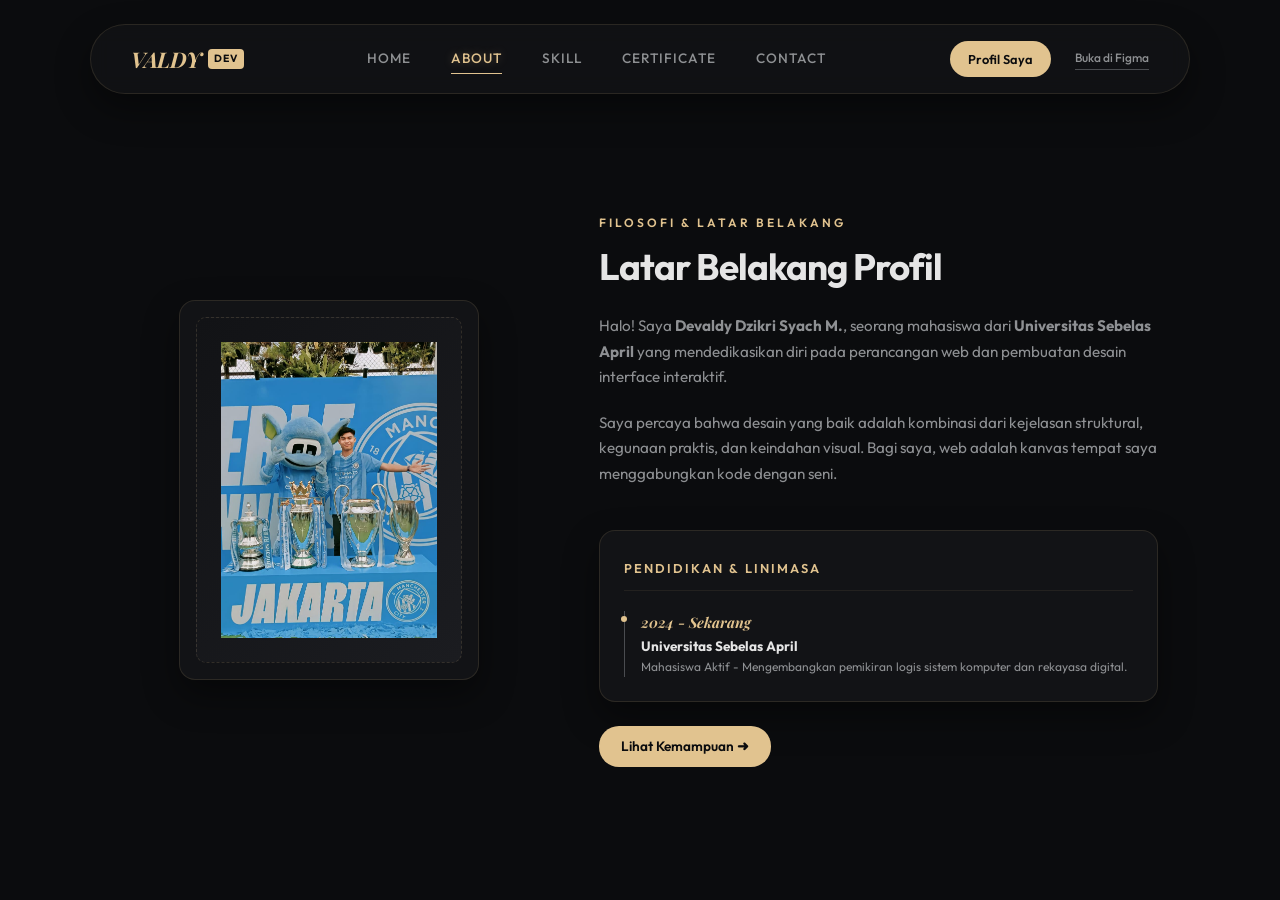
==== portofolio-devaldy/about.html @ f22fe79b "push" ====
<!doctype html>
<html lang="id">
  <head>
    <meta charset="UTF-8" />
    <meta name="viewport" content="width=device-width, initial-scale=1.0" />
    <title>Devaldy Dzikri Syach M. - About Me</title>
    <link rel="stylesheet" href="style.css" />
  </head>
  <body class="website-mode">
    <header class="mock-header">
      <a
        href="index.html"
        class="mock-logo prototype-hotspot"
        id="s2-logo"
        data-target="screen-home"
        >VALDY<span>DEV</span></a
      >
      <button class="mobile-nav-toggle" aria-label="Toggle Menu">
        <span></span>
        <span></span>
        <span></span>
      </button>
      <nav class="mock-nav">
        <a
          href="index.html"
          class="mock-nav-item prototype-hotspot"
          id="s2-nav-home"
          data-target="screen-home"
          >Home</a
        >
        <a
          href="about.html"
          class="mock-nav-item active prototype-hotspot"
          id="s2-nav-about"
          data-target="screen-about"
          >About</a
        >
        <a
          href="skills.html"
          class="mock-nav-item prototype-hotspot"
          id="s2-nav-skills"
          data-target="screen-skills"
          >Skill</a
        >
        <a
          href="projects.html"
          class="mock-nav-item prototype-hotspot"
          id="s2-nav-projects"
          data-target="screen-projects"
          >Certificate</a
        >
        <a
          href="contact.html"
          class="mock-nav-item prototype-hotspot"
          id="s2-nav-contact"
          data-target="screen-contact"
          >Contact</a
        >
      </nav>
      <div class="header-actions-group">
        <a
          href="about.html"
          class="mock-btn-cv prototype-hotspot"
          id="s2-btn-cv"
          data-target="screen-about"
          >Profil Saya</a
        >
        <a href="canvas.html" class="mock-btn-figma">Buka di Figma</a>
      </div>
    </header>

    <div class="website-container" id="workspace-website">
      <main class="mock-main">
        <div class="about-section">
          <!-- Portrait Placeholder Left -->
          <div class="about-left">
            <div class="portrait-wrapper">
              <div class="portrait-placeholder">
                <img src="assets/city.jpeg" alt="city" />
              </div>
            </div>
          </div>

          <!-- Bio Info Right -->
          <div class="about-right">
            <div class="section-badge">FILOSOFI &amp; LATAR BELAKANG</div>
            <h2 class="section-title">Latar Belakang Profil</h2>
            <p class="about-desc">
              Halo! Saya <strong>Devaldy Dzikri Syach M.</strong>, seorang
              mahasiswa dari <strong>Universitas Sebelas April</strong> yang
              mendedikasikan diri pada perancangan web dan pembuatan desain
              interface interaktif.
            </p>
            <p class="about-desc">
              Saya percaya bahwa desain yang baik adalah kombinasi dari
              kejelasan struktural, kegunaan praktis, dan keindahan visual. Bagi
              saya, web adalah kanvas tempat saya menggabungkan kode dengan
              seni.
            </p>

            <div class="robotic-terminal">
              <div class="terminal-header">
                <span class="terminal-title">PENDIDIKAN &amp; LINIMASA</span>
              </div>
              <div class="timeline-list">
                <div class="timeline-item">
                  <div class="timeline-date">2024 - Sekarang</div>
                  <div class="timeline-title-text">
                    Universitas Sebelas April
                  </div>
                  <div class="timeline-desc">
                    Mahasiswa Aktif - Mengembangkan pemikiran logis sistem
                    komputer dan rekayasa digital.
                  </div>
                </div>
              </div>
            </div>

            <div class="about-cta-container">
              <a
                href="skills.html"
                class="about-btn-next prototype-hotspot"
                id="s2-btn-skills"
                data-target="screen-skills"
                >Lihat Kemampuan ➜</a
              >
            </div>
          </div>
        </div>
      </main>
    </div>

    <script src="script.js"></script>
  </body>
</html>
---- portofolio-devaldy/style.css ----
/* ==========================================================================
   RESET & SYSTEM VARIABLE DEFINITIONS
   ========================================================================== */
@import url("https://fonts.googleapis.com/css2?family=Playfair+Display:ital,wght@0,400;0,700;1,400&family=Outfit:wght@300;400;500;600;700&family=Syne:wght@700;800&display=swap");

:root {
  /* Luxury Dark Palette */
  --bg-dark: #0b0c0e; /* Deep Velvet Charcoal */
  --bg-panel: #121316; /* Dark Slate Slate */
  --text-primary: #e5e5e5; /* Premium Platinum Silver */
  --text-secondary: #8e9093; /* Soft Muted Gray */
  --text-muted: #4a4c50; /* Dark Boundary Gray */

  /* Metallic Accent */
  --accent-gold: #e1c38f; /* Champagne Gold */
  --accent-gold-muted: rgba(225, 195, 143, 0.15);

  /* Typography */
  --font-family: "Outfit", sans-serif;
  --font-serif: "Playfair Display", serif;
  --font-heading: "Syne", sans-serif;

  /* Glassmorphism & Shadow Tokens */
  --glass-bg: rgba(18, 19, 22, 0.85);
  --glass-border: rgba(225, 195, 143, 0.12);
  --glass-shadow: 0 15px 35px rgba(0, 0, 0, 0.4);

  /* Figma Canvas Styles */
  --figma-bg: #121315; /* Luxury Dark Workspace */
  --figma-border: #242528;
  --wire-color: #0c8ce9; /* Figma Blue */
  --wire-hover-color: #ff2d55;
}

* {
  box-sizing: border-box;
  margin: 0;
  padding: 0;
}

body {
  font-family: var(--font-family);
  background: var(--bg-dark);
  color: var(--text-primary);
  line-height: 1.6;
  overflow-x: hidden;
}

a {
  color: inherit;
  text-decoration: none;
}

/* Custom Minimalist Scrollbar */
::-webkit-scrollbar {
  width: 6px;
}
::-webkit-scrollbar-track {
  background: var(--bg-dark);
}
::-webkit-scrollbar-thumb {
  background: #202226;
  border-radius: 3px;
}
::-webkit-scrollbar-thumb:hover {
  background: var(--accent-gold);
}

/* ==========================================================================
   WEBSITE VIEW - WRAPPERS & CONTAINER
   ========================================================================== */
.website-mode {
  min-height: 100vh;
  display: flex;
  flex-direction: column;
}

.website-container {
  width: 100%;
  max-width: 1100px;
  margin: 0 auto;
  padding: 8rem 2rem 3rem 2rem; /* Clear top header space */
  flex-grow: 1;
  display: flex;
  flex-direction: column;
  justify-content: center;
}

/* ==========================================================================
   TOP-FLOATING LUXURY GLASS BAR NAVIGATION
   ========================================================================== */
.mock-header {
  position: fixed;
  top: 1.5rem;
  left: 50%;
  transform: translateX(-50%);
  width: calc(100% - 3rem);
  max-width: 1100px;
  height: 70px;
  background: var(--glass-bg);
  border: 1px solid var(--glass-border);
  border-radius: 35px;
  padding: 0 2.5rem;
  display: flex;
  justify-content: space-between;
  align-items: center;
  z-index: 100;
  backdrop-filter: blur(10px);
  box-shadow: var(--glass-shadow);
}

.mock-logo {
  font-family: var(--font-serif);
  font-weight: 700;
  font-size: 1.35rem;
  color: var(--accent-gold);
  letter-spacing: -0.5px;
  font-style: italic;
  display: flex;
  align-items: center;
  gap: 4px;
}

.mock-logo span {
  font-family: var(--font-family);
  font-size: 0.65rem;
  background: var(--accent-gold);
  color: #0b0c0e;
  padding: 2px 6px;
  border-radius: 4px;
  font-weight: 700;
  letter-spacing: 1px;
  font-style: normal;
  margin-left: 2px;
}

.mock-nav {
  display: flex;
  gap: 2.5rem;
}

.mock-nav-item {
  font-size: 0.85rem;
  font-weight: 500;
  color: var(--text-secondary);
  transition: all 0.3s ease;
  position: relative;
  text-transform: uppercase;
  letter-spacing: 1px;
}

.mock-nav-item:hover,
.mock-nav-item.active {
  color: var(--accent-gold);
  text-shadow: 0 0 10px rgba(225, 195, 143, 0.3);
}

.mock-nav-item.active::after {
  content: "";
  position: absolute;
  bottom: -4px;
  left: 0;
  width: 100%;
  height: 1px;
  background: var(--accent-gold);
}

.header-actions-group {
  display: flex;
  align-items: center;
  gap: 1.5rem;
}

.mock-btn-cv {
  font-family: var(--font-family);
  font-weight: 600;
  font-size: 0.8rem;
  padding: 8px 18px;
  border-radius: 20px;
  background: var(--accent-gold);
  color: #0b0c0e;
  border: none;
  cursor: pointer;
  transition: all 0.3s ease;
}

.mock-btn-cv:hover {
  background: #ffffff;
  transform: translateY(-1px);
}

.mock-btn-figma {
  font-size: 0.75rem;
  font-weight: 500;
  color: var(--text-secondary);
  border-bottom: 1px solid var(--text-muted);
  transition: all 0.3s;
  padding-bottom: 1px;
}

.mock-btn-figma:hover {
  color: var(--accent-gold);
  border-bottom-color: var(--accent-gold);
}

.mock-main {
  flex-grow: 1;
  display: flex;
  flex-direction: column;
  justify-content: center;
}

/* ==========================================================================
   PAGE 1: HOME SCREEN (LUXURY TYPOGRAPHY & MEDIA PLACEHOLDER)
   ========================================================================== */
.hero-section {
  display: grid;
  grid-template-columns: 1.15fr 0.85fr;
  gap: 4rem;
  align-items: center;
}

.hero-left {
  display: flex;
  flex-direction: column;
}

.hero-tag {
  font-family: var(--font-family);
  font-size: 0.75rem;
  font-weight: 600;
  color: var(--accent-gold);
  letter-spacing: 3px;
  margin-bottom: 1rem;
  text-transform: uppercase;
}

.hero-title {
  font-family: var(--font-family);
  font-size: 3.5rem;
  line-height: 1.1;
  font-weight: 700;
  color: var(--text-primary);
  margin-bottom: 1.2rem;
  letter-spacing: -1.5px;
}

.hero-title span {
  font-family: var(--font-serif);
  font-weight: 400;
  font-style: italic;
  color: var(--accent-gold);
  letter-spacing: 0px;
}

.hero-subtitle {
  font-size: 1.1rem;
  font-weight: 400;
  color: var(--text-secondary);
  margin-bottom: 1.5rem;
  border-left: 2px solid var(--accent-gold);
  padding-left: 1rem;
}

.hero-desc {
  font-size: 0.95rem;
  color: var(--text-secondary);
  margin-bottom: 2.5rem;
  max-width: 500px;
  line-height: 1.7;
}

.hero-actions {
  display: flex;
  gap: 1.5rem;
}

.hero-btn-primary {
  padding: 12px 28px;
  border-radius: 30px;
  font-weight: 600;
  font-size: 0.85rem;
  background: var(--accent-gold);
  color: #0b0c0e;
  transition: all 0.3s ease;
  box-shadow: 0 4px 15px rgba(225, 195, 143, 0.15);
}

.hero-btn-primary:hover {
  transform: translateY(-2px);
  background: #ffffff;
}

.hero-btn-secondary {
  padding: 12px 28px;
  border-radius: 30px;
  font-weight: 600;
  font-size: 0.85rem;
  background: transparent;
  color: var(--accent-gold);
  border: 1px solid var(--accent-gold);
  transition: all 0.3s ease;
}

.hero-btn-secondary:hover {
  background: rgba(225, 195, 143, 0.05);
}

/* Luxury portrait placeholder */
.hero-right {
  display: flex;
  justify-content: center;
}

.avatar-glow {
  position: relative;
}

.avatar-frame {
  width: 270px;
  height: 270px;
  border-radius: 50%;
  background: var(--bg-panel);
  border: 1px solid var(--glass-border);
  padding: 1.5rem;
  display: flex;
  align-items: center;
  justify-content: center;
  box-shadow: var(--glass-shadow);
}

.avatar-placeholder {
  width: 100%;
  height: 100%;
  border-radius: 50%;
  background: var(--accent-gold);
  border: 1px dashed rgba(225, 195, 143, 0.15);
  display: flex;
  flex-direction: column;
  align-items: center;
  justify-content: center;
  position: relative;
  overflow: hidden;
  color: var(--text-secondary);
}

.avatar-placeholder img {
  width: 100%;
  height: 100%;
  object-fit: cover;
  position: absolute;
  top: 0;
  left: 0;
}

.avatar-initials {
  font-family: var(--font-serif);
  font-size: 4rem;
  font-weight: 400;
  font-style: italic;
  color: var(--accent-gold);
}

.avatar-placeholder p {
  font-size: 0.6rem;
  font-weight: 600;
  letter-spacing: 2px;
  margin-top: 6px;
  color: var(--text-muted);
}

/* ==========================================================================
   PAGE 2: ABOUT ME SCREEN (LUXURY SPLIT SCREEN)
   ========================================================================== */
.about-section {
  display: grid;
  grid-template-columns: 0.85fr 1.15fr;
  gap: 4rem;
  align-items: center;
}

.about-left {
  display: flex;
  justify-content: center;
}

.portrait-wrapper {
  width: 100%;
  max-width: 300px;
  height: 380px;
  border-radius: 16px;
  background: var(--bg-panel);
  border: 1px solid var(--glass-border);
  padding: 1rem;
  box-shadow: var(--glass-shadow);
}

.portrait-placeholder {
  width: 100%;
  height: 100%;
  border-radius: 10px;
  background: linear-gradient(135deg, #121316 0%, #1b1c20 100%);
  border: 1px dashed rgba(225, 195, 143, 0.15);
  display: flex;
  flex-direction: column;
  align-items: center;
  justify-content: center;
  color: var(--text-muted);
  text-align: center;
  padding: 1.5rem;
}

.portrait-placeholder span {
  font-family: var(--font-serif);
  font-size: 3rem;
  font-style: italic;
  color: var(--accent-gold);
  margin-bottom: 0.5rem;
}

.portrait-placeholder p {
  font-size: 0.7rem;
  letter-spacing: 1.5px;
  font-weight: 600;
}

.about-right {
  display: flex;
  flex-direction: column;
}

.section-badge {
  font-size: 0.75rem;
  font-weight: 600;
  color: var(--accent-gold);
  letter-spacing: 3px;
  text-transform: uppercase;
  margin-bottom: 0.8rem;
}

.section-title {
  font-family: var(--font-family);
  font-size: 2.3rem;
  font-weight: 700;
  line-height: 1.2;
  color: var(--text-primary);
  margin-bottom: 1.5rem;
  letter-spacing: -1px;
}

.about-desc {
  font-size: 0.95rem;
  color: var(--text-secondary);
  margin-bottom: 1.2rem;
  line-height: 1.7;
}

.about-cta-container {
  margin-top: 1.5rem;
}

.about-btn-next {
  display: inline-flex;
  align-items: center;
  gap: 8px;
  padding: 10px 22px;
  background: var(--accent-gold);
  color: #0b0c0e;
  border-radius: 20px;
  font-weight: 600;
  font-size: 0.85rem;
  transition: all 0.3s;
}

.about-btn-next:hover {
  transform: translateX(4px);
  background: #ffffff;
}

/* Chronological Timeline Box */
.robotic-terminal {
  background: var(--bg-panel);
  border: 1px solid var(--glass-border);
  border-radius: 16px;
  padding: 1.5rem;
  box-shadow: var(--glass-shadow);
  margin-top: 1.5rem;
}

.terminal-header {
  border-bottom: 1px solid rgba(225, 195, 143, 0.08);
  padding-bottom: 0.6rem;
  margin-bottom: 1.2rem;
}

.terminal-title {
  font-size: 0.8rem;
  text-transform: uppercase;
  letter-spacing: 2px;
  color: var(--accent-gold);
  font-weight: 600;
}

.timeline-list {
  display: flex;
  flex-direction: column;
  gap: 1.2rem;
}

.timeline-item {
  display: flex;
  flex-direction: column;
  border-left: 1.5px solid var(--text-muted);
  padding-left: 1rem;
  position: relative;
}

.timeline-item::after {
  content: "";
  position: absolute;
  left: -4px;
  top: 5px;
  width: 6px;
  height: 6px;
  border-radius: 50%;
  background: var(--accent-gold);
}

.timeline-date {
  font-family: var(--font-serif);
  font-size: 0.9rem;
  font-style: italic;
  color: var(--accent-gold);
  font-weight: 700;
  margin-bottom: 2px;
}

.timeline-title-text {
  font-size: 0.85rem;
  font-weight: 700;
  color: var(--text-primary);
}

.timeline-desc {
  font-size: 0.75rem;
  color: var(--text-secondary);
}

.portrait-placeholder {
  overflow: hidden;
  position: relative;
}

.portrait-placeholder img {
  width: 100%;
  height: 100%;
  object-fit: cover;
  object-position: center;
  display: block;
}

/* ==========================================================================
   PAGE 3: SKILLS SCREEN (LUXURY THREE COLUMN LIST)
   ========================================================================== */
.skills-layout {
  display: grid;
  grid-template-columns: 1fr 1fr 1fr;
  gap: 2rem;
  margin-bottom: 2.5rem;
}

.skills-card {
  background: var(--bg-panel);
  border: 1px solid var(--glass-border);
  border-radius: 16px;
  padding: 2rem 1.8rem;
  box-shadow: var(--glass-shadow);
}

.skills-card h3 {
  font-family: var(--font-family);
  font-size: 1.1rem;
  font-weight: 700;
  margin-bottom: 1.5rem;
  color: var(--accent-gold);
  text-transform: uppercase;
  letter-spacing: 1.5px;
  border-bottom: 1px solid rgba(225, 195, 143, 0.08);
  padding-bottom: 0.6rem;
}

.skill-bullet-list {
  list-style: none;
}

.skill-bullet-item {
  position: relative;
  padding-left: 1.2rem;
  margin-bottom: 1rem;
  font-size: 0.85rem;
}

.skill-bullet-item::before {
  content: "■";
  position: absolute;
  left: 0;
  color: var(--accent-gold);
  font-size: 0.5rem;
  top: 3px;
}

.skill-label-text {
  font-weight: 600;
  color: var(--text-primary);
  display: block;
}

.skill-sub-text {
  font-size: 0.75rem;
  color: var(--text-secondary);
  display: block;
  margin-top: 1px;
}

.skills-footer {
  display: flex;
  justify-content: flex-end;
}

/* ==========================================================================
   PAGE 4: PROJECTS SCREEN (IMAGE CONTAINER GRID)
   ========================================================================== */
.projects-container {
  display: flex;
  flex-direction: column;
}

.projects-intro {
  margin-bottom: 2rem;
}

.projects-grid-2x2 {
  display: grid;
  grid-template-columns: 1fr 1fr;
  gap: 2rem;
}

.project-card-compact {
  background: var(--bg-panel);
  border: 1px solid var(--glass-border);
  border-radius: 16px;
  overflow: hidden;
  display: flex;
  flex-direction: column;
  transition: all 0.3s ease;
  box-shadow: var(--glass-shadow);
  padding: 1.2rem;
}

.project-card-compact:hover {
  transform: translateY(-4px);
  border-color: var(--accent-gold);
  box-shadow: 0 12px 30px rgba(0, 0, 0, 0.6);
}

/* Premium Image Placeholder Wrapper */
.project-image-wrapper {
  position: relative;
  width: 100%;
  height: 320px;
  border-radius: 10px;
  overflow: hidden;
  background: #191b1f;
  border: 1px solid rgba(225, 195, 143, 0.08);
  margin-bottom: 1.2rem;
}

.project-image-wrapper img {
  width: 100%;
  height: 100%;
  object-fit: cover;
  opacity: 0.85;
  transition: transform 0.5s ease;
  z-index: 2;
  position: relative;
}

.project-card-compact:hover .project-image-wrapper img {
  transform: scale(1.04);
}

/* Backing layout when image is not present */
.project-image-wrapper::before {
  content: "PLACEHOLDER GAMBAR PROYEK";
  position: absolute;
  top: 0;
  left: 0;
  right: 0;
  bottom: 0;
  display: flex;
  align-items: center;
  justify-content: center;
  font-size: 0.7rem;
  font-weight: 700;
  letter-spacing: 2px;
  color: rgba(225, 195, 143, 0.3);
  background: linear-gradient(135deg, #121316 0%, #1b1c20 100%);
  z-index: 1;
  text-align: center;
  padding: 1rem;
}

.proj-number {
  font-family: var(--font-serif);
  font-size: 1.8rem;
  font-weight: 700;
  font-style: italic;
  color: var(--accent-gold);
  line-height: 1;
  margin-bottom: 0.5rem;
}

.proj-meta h4 {
  font-family: var(--font-family);
  font-size: 1.05rem;
  font-weight: 700;
  color: var(--text-primary);
  margin-bottom: 0.2rem;
}

.proj-role-tag {
  font-size: 0.7rem;
  font-weight: 600;
  color: var(--accent-gold);
  text-transform: uppercase;
  letter-spacing: 1px;
  margin-bottom: 0.6rem;
  display: block;
}

.proj-meta p {
  font-size: 0.8rem;
  color: var(--text-secondary);
  line-height: 1.5;
  margin-bottom: 1rem;
}

.click-details {
  font-size: 0.75rem;
  font-weight: 700;
  color: var(--accent-gold);
  display: inline-flex;
  align-items: center;
  gap: 4px;
}

/* ==========================================================================
   PAGE 5: CONTACT SCREEN (LUXE DARK INQUIRY BOX)
   ========================================================================== */
.contact-section-inner {
  display: grid;
  grid-template-columns: 1.1fr 0.9fr;
  gap: 4rem;
  align-items: center;
}

.contact-left {
  display: flex;
  flex-direction: column;
}

.contact-form-sim {
  display: flex;
  flex-direction: column;
  gap: 1.2rem;
  margin-top: 1rem;
}

.contact-input,
.contact-textarea {
  background: rgba(255, 255, 255, 0.02);
  border: 1px solid rgba(225, 195, 143, 0.15);
  border-radius: 8px;
  padding: 12px 16px;
  color: white;
  font-family: var(--font-family);
  font-size: 0.85rem;
  transition: all 0.3s;
}

.contact-input:focus,
.contact-textarea:focus {
  outline: none;
  border-color: var(--accent-gold);
  box-shadow: 0 0 10px rgba(225, 195, 143, 0.1);
  background: rgba(255, 255, 255, 0.04);
}

.contact-btn-submit {
  align-self: flex-start;
  padding: 12px 30px;
  border-radius: 30px;
  font-weight: 600;
  font-size: 0.85rem;
  background: var(--accent-gold);
  color: #0b0c0e;
  cursor: pointer;
  transition: all 0.3s;
  border: none;
}

.contact-btn-submit:hover {
  background: #ffffff;
  transform: translateY(-1px);
}

.contact-right {
  background: var(--bg-panel);
  border: 1px solid var(--glass-border);
  border-radius: 16px;
  padding: 2.5rem;
  box-shadow: var(--glass-shadow);
  display: flex;
  flex-direction: column;
  gap: 1.2rem;
}

.contact-right h3 {
  font-family: var(--font-family);
  font-size: 1.2rem;
  font-weight: 700;
  color: var(--accent-gold);
}

.contact-right p {
  font-size: 0.85rem;
  color: var(--text-secondary);
  line-height: 1.6;
}

.direct-links-grid {
  display: flex;
  flex-direction: column;
  gap: 0.8rem;
}

.contact-social-btn {
  display: flex;
  align-items: center;
  justify-content: center;
  padding: 10px;
  border-radius: 8px;
  font-weight: 600;
  font-size: 0.8rem;
  transition: all 0.3s;
}

.contact-social-btn.email-btn {
  background: rgba(225, 195, 143, 0.08);
  border: 1px solid rgba(225, 195, 143, 0.15);
  color: var(--accent-gold);
}
.contact-social-btn.email-btn:hover {
  background: rgba(225, 195, 143, 0.15);
  transform: translateY(-2px);
}

.contact-social-btn.wa-btn {
  background: rgba(255, 255, 255, 0.04);
  border: 1px solid rgba(255, 255, 255, 0.08);
  color: #ffffff;
}
.contact-social-btn.wa-btn:hover {
  background: rgba(255, 255, 255, 0.08);
  transform: translateY(-2px);
}

.contact-social-btn.ig-btn {
  background: rgba(255, 255, 255, 0.04);
  border: 1px solid rgba(255, 255, 255, 0.08);
  color: var(--text-secondary);
}
.contact-social-btn.ig-btn:hover {
  background: rgba(255, 255, 255, 0.08);
  transform: translateY(-2px);
}

/* ==========================================================================
   SUCCESS TOAST NOTIFICATION
   ========================================================================== */
.success-toast {
  position: fixed;
  bottom: -100px;
  left: 50%;
  transform: translateX(-50%);
  background: var(--bg-panel);
  border: 1px solid var(--accent-gold);
  border-radius: 12px;
  padding: 1rem 1.8rem;
  box-shadow: 0 15px 35px rgba(0, 0, 0, 0.5);
  z-index: 1000;
  transition: all 0.4s cubic-bezier(0.175, 0.885, 0.32, 1.275);
  opacity: 0;
  pointer-events: none;
}

.success-toast.show {
  bottom: 30px;
  opacity: 1;
  pointer-events: auto;
}

.toast-content {
  display: flex;
  align-items: center;
  gap: 12px;
}

.toast-icon {
  font-size: 1.5rem;
  color: var(--accent-gold);
}

.toast-content h4 {
  font-size: 0.9rem;
  font-weight: 700;
  color: var(--accent-gold);
  margin-bottom: 2px;
}

.toast-content p {
  font-size: 0.75rem;
  color: var(--text-secondary);
}

/* ==========================================================================
   FIGMA EXPORT CANVAS SYSTEM SPECIFIC STYLING (LUXURY DARK CANVS)
   ========================================================================== */
.export-canvas-mode {
  background: var(--figma-bg) !important;
  width: 3800px;
  height: 2000px;
  overflow: auto;
  position: relative;
  margin: 0;
  padding: 0;
}

/* Figma grid pattern */
.export-canvas-mode #workspace-canvas {
  background-color: var(--figma-bg);
  background-image: radial-gradient(
    rgba(255, 255, 255, 0.03) 1.5px,
    transparent 1.5px
  );
  background-size: 32px 32px;
  position: relative;
}

.export-canvas-mode .figma-frame {
  border: 1px solid var(--figma-border);
  box-shadow: 0px 4px 25px rgba(0, 0, 0, 0.4);
  border-radius: 8px;
  background: var(--bg-dark);
}

.export-canvas-mode .frame-label {
  position: absolute;
  top: -24px;
  left: 0;
  font-family:
    "Outfit",
    system-ui,
    -apple-system,
    sans-serif;
  font-size: 11px;
  color: var(--text-secondary);
  display: flex;
  gap: 6px;
  user-select: none;
}

.export-canvas-mode .frame-name {
  font-weight: 700;
  color: var(--accent-gold);
}

.export-canvas-mode .frame-size {
  color: var(--text-muted);
}

/* Hover indication on frame */
.export-canvas-mode .figma-frame:hover {
  border-color: var(--wire-color);
}

/* Override fixed sidebar navigation inside the absolute figma frames to fit frame bounds */
.figma-frame .mock-header {
  position: absolute;
  top: 1.5rem;
  left: 50%;
  transform: translateX(-50%);
  width: calc(100% - 3rem);
}

.figma-frame .website-container {
  padding: 8rem 1.5rem 1.5rem 1.5rem !important;
  height: 100%;
}

.figma-frame .mock-main {
  height: 100%;
  justify-content: center;
  padding: 0;
}

/* Prototype SVG Layer */
#prototype-svg {
  position: absolute;
  top: 0;
  left: 0;
  width: 100%;
  height: 100%;
  pointer-events: none;
  z-index: 99;
}

/* Connection curves styling */
.wire-curve {
  fill: none;
  stroke: var(--wire-color);
  stroke-width: 2.2;
  transition:
    stroke 0.2s,
    stroke-width 0.2s;
  pointer-events: stroke;
}

.wire-curve:hover {
  stroke: var(--wire-hover-color);
  stroke-width: 3;
  filter: drop-shadow(0 0 5px var(--wire-hover-color));
}

.wire-start-anchor {
  fill: var(--wire-color);
  stroke: #ffffff;
  stroke-width: 1.5;
  transition: fill 0.2s;
}

.wire-curve:hover + .wire-start-anchor {
  fill: var(--wire-hover-color);
}

/* Mobile Navigation Button */
.mobile-nav-toggle {
  display: none;
  flex-direction: column;
  justify-content: space-between;
  width: 24px;
  height: 16px;
  background: transparent;
  border: none;
  cursor: pointer;
  z-index: 101;
  padding: 0;
}

.mobile-nav-toggle span {
  display: block;
  width: 100%;
  height: 2px;
  background-color: var(--accent-gold);
  border-radius: 2px;
  transition: all 0.3s cubic-bezier(0.16, 1, 0.3, 1);
}

/* Hamburger animations */
.mock-header.mobile-active .mobile-nav-toggle span:nth-child(1) {
  transform: translateY(7px) rotate(45deg);
}

.mock-header.mobile-active .mobile-nav-toggle span:nth-child(2) {
  opacity: 0;
}

.mock-header.mobile-active .mobile-nav-toggle span:nth-child(3) {
  transform: translateY(-7px) rotate(-45deg);
}

/* Keyframes for dropdown animation */
@keyframes mobileMenuFadeIn {
  from {
    opacity: 0;
    transform: translateY(-10px);
  }
  to {
    opacity: 1;
    transform: translateY(0);
  }
}

/* Responsive adjustments for standard layout */
@media (max-width: 900px) {
  .website-mode .hero-section,
  .website-mode .about-section,
  .website-mode .contact-section-inner {
    grid-template-columns: 1fr;
    gap: 2.5rem;
  }

  .website-mode .projects-grid-2x2 {
    grid-template-columns: 1fr;
    gap: 1.5rem;
  }

  .website-mode .skills-layout {
    grid-template-columns: 1fr;
    gap: 1.5rem;
  }

  .website-mode .hero-right {
    order: -1;
  }

  .website-mode .website-container {
    padding: 7rem 1.5rem 3rem 1.5rem !important;
  }
}

@media (max-width: 768px) {
  /* Header adjustments on mobile */
  .website-mode .mock-header {
    width: calc(100% - 2rem);
    height: 65px;
    padding: 0 1.5rem;
    top: 1rem;
    border-radius: 32px;
  }

  .website-mode .mock-logo {
    font-size: 1.15rem;
  }

  .website-mode .mobile-nav-toggle {
    display: flex;
  }

  /* Hide standard nav elements */
  .website-mode .mock-header .mock-nav {
    display: none;
  }

  .website-mode .mock-header .header-actions-group {
    display: none;
  }

  /* Display vertical dropdown menu when active */
  .website-mode .mock-header.mobile-active .mock-nav {
    display: flex;
    flex-direction: column;
    position: absolute;
    top: calc(100% + 10px);
    left: 0;
    right: 0;
    background: var(--glass-bg);
    border: 1px solid var(--glass-border);
    border-radius: 24px;
    padding: 2rem 1.5rem;
    gap: 1.5rem;
    align-items: center;
    backdrop-filter: blur(15px);
    box-shadow: var(--glass-shadow);
    animation: mobileMenuFadeIn 0.3s cubic-bezier(0.16, 1, 0.3, 1) forwards;
    z-index: 99;
  }

  .website-mode .mock-header.mobile-active .mock-nav-item {
    font-size: 0.95rem;
    width: 100%;
    text-align: center;
    padding: 0.5rem 0;
  }

  .website-mode .mock-header.mobile-active .header-actions-group {
    display: flex;
    flex-direction: column;
    align-items: center;
    gap: 1rem;
    width: 100%;
    margin-top: 0.5rem;
    border-top: 1px solid rgba(225, 195, 143, 0.08);
    padding-top: 1.5rem;
  }

  .website-mode .mock-header.mobile-active .mock-btn-cv {
    width: 80%;
    text-align: center;
    padding: 10px 0;
  }

  /* Hero Section Responsiveness */
  .website-mode .hero-title {
    font-size: 2.3rem;
    line-height: 1.15;
    letter-spacing: -1px;
    text-align: center;
  }

  .website-mode .hero-tag {
    text-align: center;
    letter-spacing: 2px;
    margin-bottom: 0.8rem;
  }

  .website-mode .hero-subtitle {
    text-align: center;
    border-left: none;
    padding-left: 0;
    margin-bottom: 1.2rem;
    font-size: 1rem;
  }

  .website-mode .hero-desc {
    text-align: center;
    margin: 0 auto 2rem auto;
    font-size: 0.88rem;
  }

  .website-mode .hero-actions {
    flex-direction: column;
    gap: 0.8rem;
    width: 100%;
    align-items: center;
  }

  .website-mode .hero-btn-primary,
  .website-mode .hero-btn-secondary {
    width: 80%;
    text-align: center;
    padding: 12px 0;
  }

  .website-mode .avatar-frame {
    width: 220px;
    height: 220px;
    padding: 1rem;
  }

  .website-mode .avatar-initials {
    font-size: 3rem;
  }

  /* About Section Responsiveness */
  .website-mode .section-title {
    font-size: 1.8rem;
    letter-spacing: -0.5px;
    text-align: center;
  }

  .website-mode .section-badge {
    text-align: center;
  }

  .website-mode .about-desc {
    text-align: center;
    font-size: 0.9rem;
  }

  .website-mode .portrait-wrapper {
    max-width: 260px;
    height: 330px;
  }

  .website-mode .portrait-placeholder span {
    font-size: 2.5rem;
  }

  .website-mode .about-cta-container {
    display: flex;
    justify-content: center;
  }

  /* Skills Section Responsiveness */
  .website-mode .skills-card {
    padding: 1.5rem 1.2rem;
  }

  .website-mode .skills-footer {
    justify-content: center;
  }

  .website-mode .about-btn-next {
    width: 100%;
    justify-content: center;
  }

  /* Projects Section Responsiveness */
  .website-mode .projects-intro {
    text-align: center;
  }

  .website-mode .project-card-compact {
    padding: 1rem;
  }

  .website-mode .project-image-wrapper {
    height: 150px;
  }

  /* Contact Section Responsiveness */
  .website-mode .contact-btn-submit {
    width: 100%;
    text-align: center;
    padding: 12px 0;
  }

  .website-mode .contact-right {
    padding: 1.8rem;
  }

  .website-mode .contact-input,
  .website-mode .contact-textarea {
    width: 100%;
  }
}

@media (max-width: 480px) {
  .website-mode .website-container {
    padding: 6.5rem 1rem 2rem 1rem !important;
  }

  .website-mode .hero-title {
    font-size: 2rem;
  }

  .website-mode .hero-btn-primary,
  .website-mode .hero-btn-secondary {
    width: 100%;
  }

  .website-mode .mock-header.mobile-active .mock-btn-cv {
    width: 100%;
  }

  .website-mode .section-title {
    font-size: 1.6rem;
  }
}
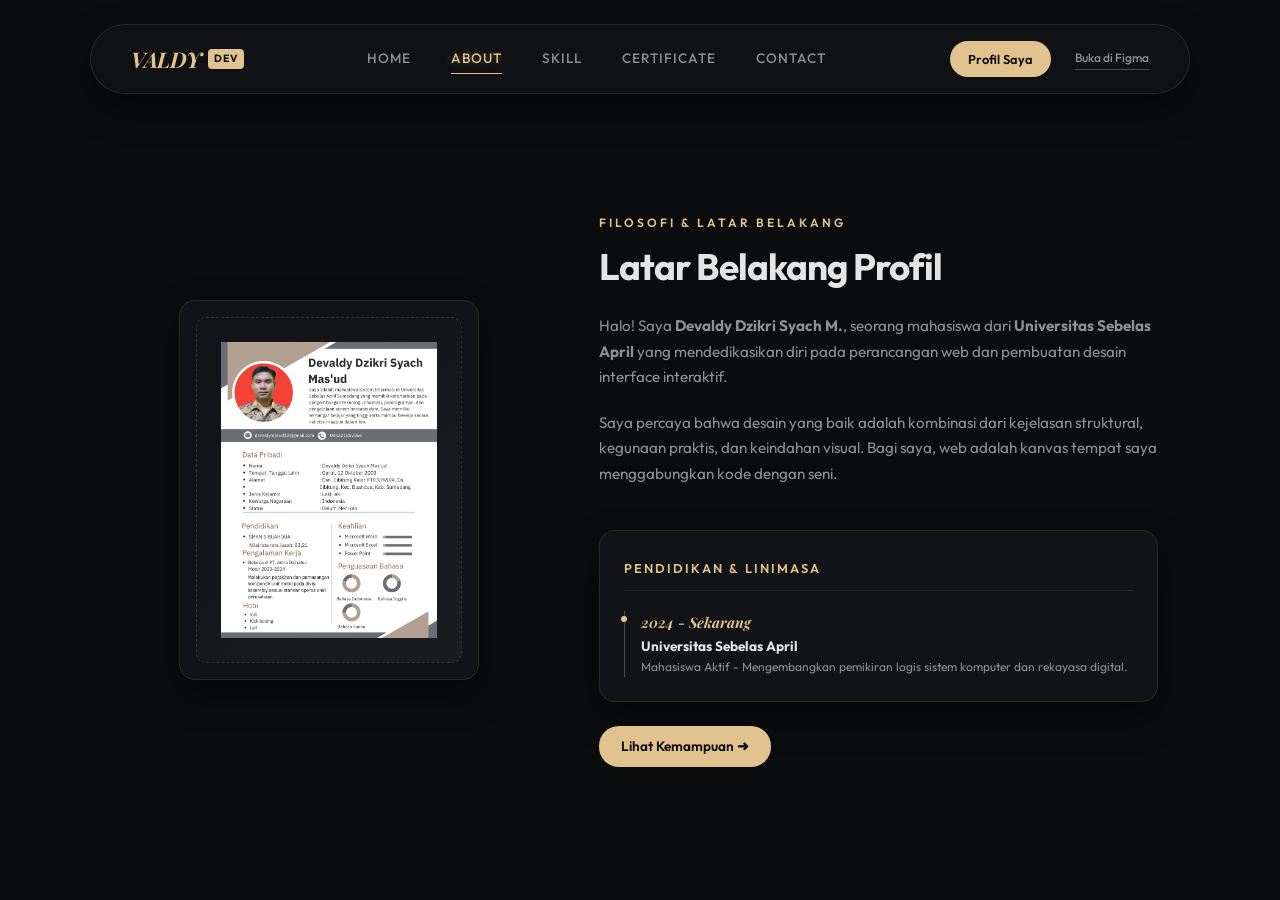
==== commit 6615cdcb: "Merge pull request #3 from Devaldy12/main push 3" ====
--- a/portofolio-devaldy/about.html
+++ b/portofolio-devaldy/about.html
@@ -65,7 +65,11 @@
           data-target="screen-about"
           >Profil Saya</a
         >
-        <a href="canvas.html" class="mock-btn-figma">Buka di Figma</a>
+        <a
+          href="https://www.figma.com/design/hAx9XN1xYvvBesBGv3C1Bm/Untitled?node-id=0-1&t=tGPAZidI8oS6yZl2-1"
+          class="mock-btn-figma"
+          >Buka di Figma</a
+        >
       </div>
     </header>
 
@@ -76,7 +80,7 @@
           <div class="about-left">
             <div class="portrait-wrapper">
               <div class="portrait-placeholder">
-                <img src="assets/city.jpeg" alt="city" />
+                <img src="assets/cv.png" alt="city" />
               </div>
             </div>
           </div>
--- a/portofolio-devaldy/style.css
+++ b/portofolio-devaldy/style.css
@@ -1348,3 +1348,247 @@
     font-size: 1.6rem;
   }
 }
+
+/* ==========================================================================
+   FIGMA IMPORT PANEL (FLOATING CONTROL CENTER) STYLING
+   ========================================================================== */
+.figma-control-panel {
+  position: fixed;
+  top: 24px;
+  left: 24px;
+  width: 320px;
+  background: rgba(18, 19, 22, 0.9);
+  border: 1px solid rgba(225, 195, 143, 0.2);
+  border-radius: 16px;
+  box-shadow: 0 20px 40px rgba(0, 0, 0, 0.5), 0 0 0 1px rgba(225, 195, 143, 0.05);
+  z-index: 9999;
+  font-family: var(--font-family);
+  color: var(--text-primary);
+  backdrop-filter: blur(12px);
+  -webkit-backdrop-filter: blur(12px);
+  transition: all 0.3s cubic-bezier(0.16, 1, 0.3, 1);
+  overflow: hidden;
+}
+
+.figma-control-panel.minimized {
+  width: 240px;
+}
+
+.panel-header {
+  display: flex;
+  justify-content: space-between;
+  align-items: center;
+  padding: 14px 18px;
+  border-bottom: 1px solid rgba(225, 195, 143, 0.1);
+  background: rgba(11, 12, 14, 0.5);
+}
+
+.panel-title-group {
+  display: flex;
+  align-items: center;
+  gap: 8px;
+}
+
+.panel-dot {
+  width: 8px;
+  height: 8px;
+  background: var(--accent-gold);
+  border-radius: 50%;
+  box-shadow: 0 0 8px var(--accent-gold);
+}
+
+.panel-header h3 {
+  font-size: 0.85rem;
+  font-weight: 700;
+  text-transform: uppercase;
+  letter-spacing: 1.5px;
+  color: var(--accent-gold);
+}
+
+.panel-minimize-btn {
+  background: transparent;
+  border: none;
+  color: var(--text-secondary);
+  font-size: 1.1rem;
+  cursor: pointer;
+  padding: 2px 6px;
+  transition: color 0.2s;
+  display: flex;
+  align-items: center;
+  justify-content: center;
+}
+
+.panel-minimize-btn:hover {
+  color: var(--accent-gold);
+}
+
+.panel-body {
+  padding: 18px;
+  display: flex;
+  flex-direction: column;
+  gap: 16px;
+}
+
+.panel-intro {
+  font-size: 0.78rem;
+  color: var(--text-secondary);
+  line-height: 1.5;
+}
+
+.url-list {
+  display: flex;
+  flex-direction: column;
+  gap: 10px;
+}
+
+.url-item {
+  display: flex;
+  flex-direction: column;
+  gap: 6px;
+  padding: 8px;
+  border-radius: 8px;
+  background: rgba(255, 255, 255, 0.02);
+  border: 1px solid rgba(255, 255, 255, 0.05);
+}
+
+.url-item.highlight {
+  background: rgba(225, 195, 143, 0.03);
+  border-color: rgba(225, 195, 143, 0.15);
+}
+
+.url-label {
+  font-size: 0.72rem;
+  font-weight: 600;
+  color: var(--text-secondary);
+  display: flex;
+  align-items: center;
+  justify-content: space-between;
+}
+
+.label-badge {
+  font-size: 0.6rem;
+  background: var(--accent-gold);
+  color: #0b0c0e;
+  padding: 1px 5px;
+  border-radius: 4px;
+  font-weight: 700;
+  letter-spacing: 0.5px;
+  text-transform: uppercase;
+}
+
+.url-input-group {
+  display: flex;
+  gap: 6px;
+}
+
+.url-input-group input {
+  flex-grow: 1;
+  background: rgba(11, 12, 14, 0.6);
+  border: 1px solid rgba(225, 195, 143, 0.1);
+  border-radius: 6px;
+  padding: 6px 10px;
+  color: var(--text-primary);
+  font-size: 0.72rem;
+  font-family: monospace;
+  outline: none;
+}
+
+.btn-copy {
+  background: rgba(225, 195, 143, 0.15);
+  border: 1px solid rgba(225, 195, 143, 0.25);
+  color: var(--accent-gold);
+  padding: 4px 10px;
+  border-radius: 6px;
+  font-size: 0.72rem;
+  font-weight: 600;
+  cursor: pointer;
+  transition: all 0.2s;
+  min-width: 55px;
+}
+
+.btn-copy:hover {
+  background: var(--accent-gold);
+  color: #0b0c0e;
+}
+
+.btn-copy.copied {
+  background: #28a745 !important;
+  border-color: #28a745 !important;
+  color: white !important;
+}
+
+.instructions-box {
+  background: rgba(255, 255, 255, 0.01);
+  border: 1px solid rgba(255, 255, 255, 0.05);
+  border-radius: 8px;
+  padding: 12px;
+}
+
+.instructions-box h4 {
+  font-size: 0.75rem;
+  font-weight: 700;
+  color: var(--accent-gold);
+  margin-bottom: 6px;
+}
+
+.instructions-box ol {
+  font-size: 0.7rem;
+  color: var(--text-secondary);
+  padding-left: 14px;
+  display: flex;
+  flex-direction: column;
+  gap: 6px;
+}
+
+.btn-action-hide {
+  background: var(--accent-gold);
+  color: #0b0c0e;
+  border: none;
+  padding: 10px;
+  border-radius: 8px;
+  font-size: 0.8rem;
+  font-weight: 700;
+  cursor: pointer;
+  transition: all 0.2s;
+  text-align: center;
+}
+
+.btn-action-hide:hover {
+  background: #ffffff;
+  box-shadow: 0 4px 12px rgba(255, 255, 255, 0.15);
+}
+
+/* Restore Handle Button */
+.restore-handle-btn {
+  position: fixed;
+  bottom: 24px;
+  left: 24px;
+  display: flex;
+  align-items: center;
+  gap: 8px;
+  background: rgba(18, 19, 22, 0.9);
+  border: 1px solid rgba(225, 195, 143, 0.2);
+  border-radius: 30px;
+  padding: 8px 16px;
+  color: var(--accent-gold);
+  font-family: var(--font-family);
+  font-size: 0.75rem;
+  font-weight: 600;
+  cursor: pointer;
+  z-index: 9999;
+  box-shadow: 0 10px 20px rgba(0, 0, 0, 0.3);
+  backdrop-filter: blur(10px);
+  -webkit-backdrop-filter: blur(10px);
+  transition: all 0.2s;
+}
+
+.restore-handle-btn:hover {
+  background: var(--accent-gold);
+  color: #0b0c0e;
+  transform: translateY(-2px);
+}
+
+.restore-icon {
+  font-size: 0.9rem;
+}
+
